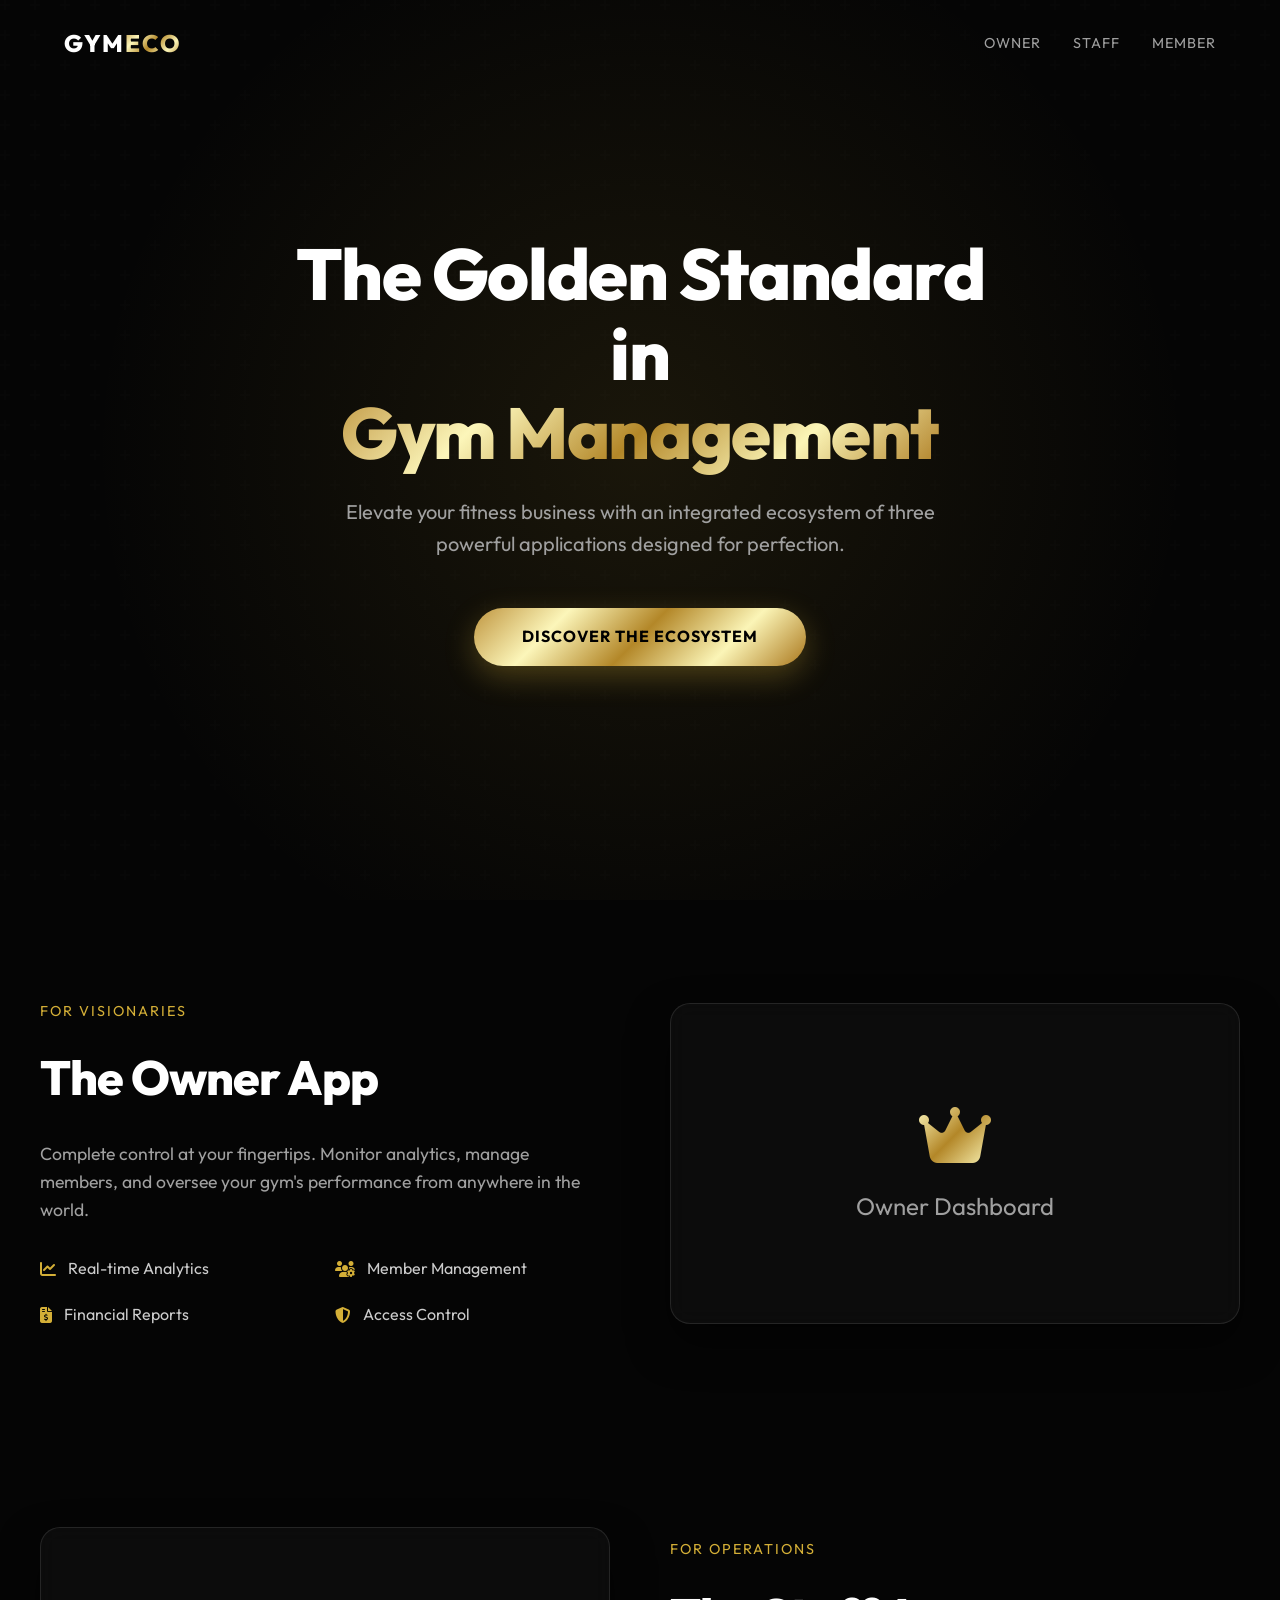
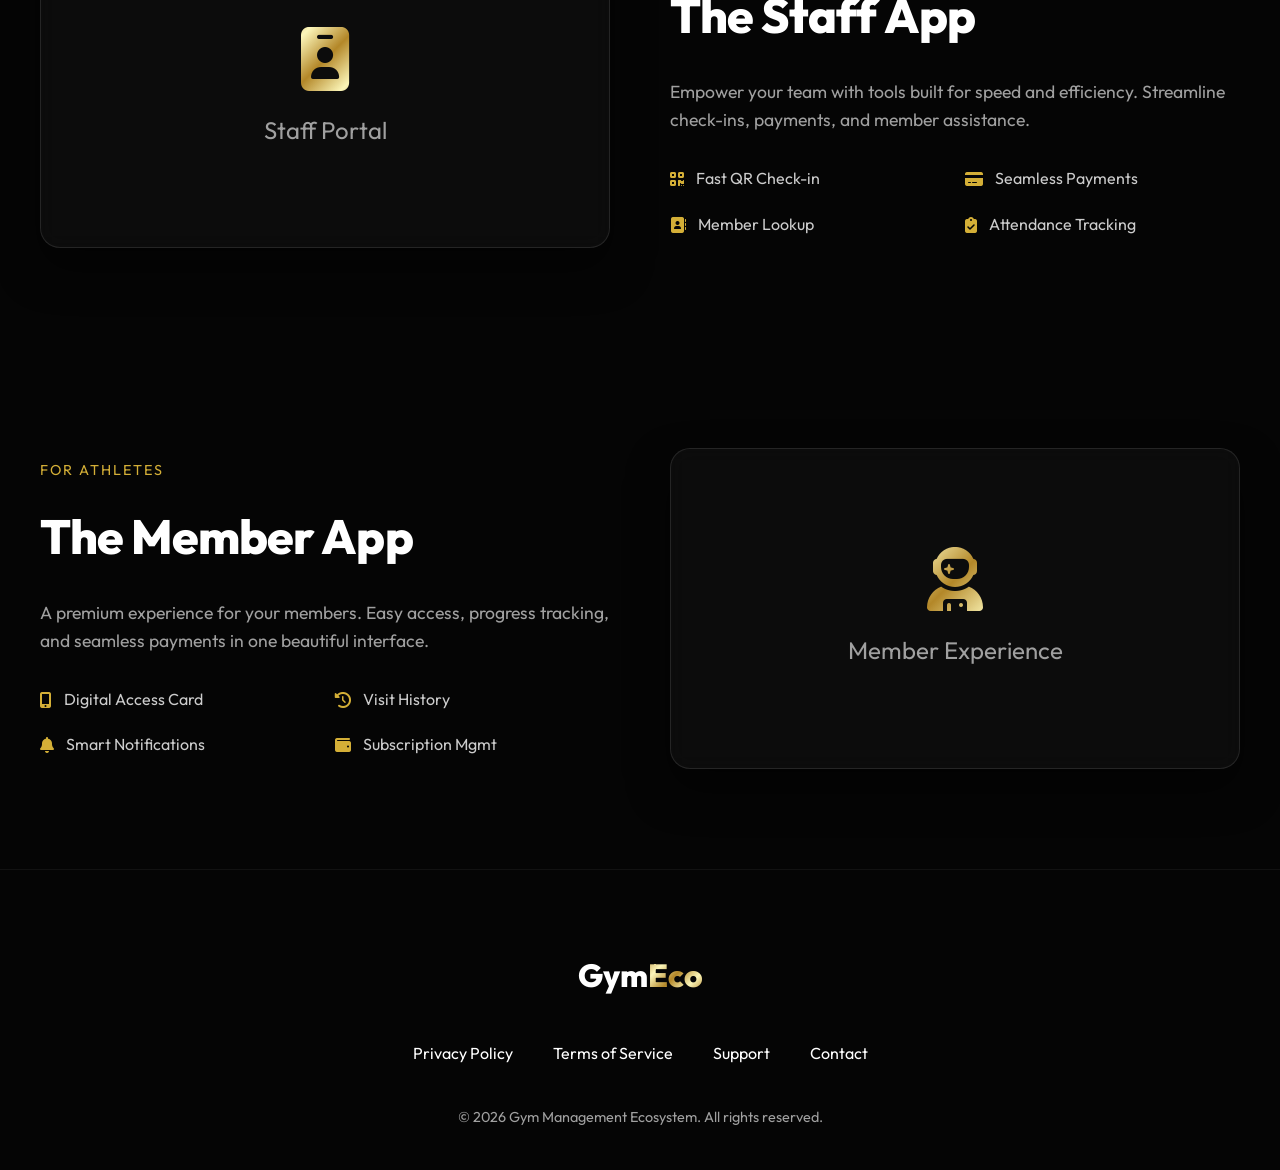
==== index.html @ d8bd5138 "Initial commit: Gym Apps Landing Page" ====
<!DOCTYPE html>
<html lang="en">

<head>
    <meta charset="UTF-8">
    <meta name="viewport" content="width=device-width, initial-scale=1.0">
    <title>Gym Management Ecosystem | Elite Fitness Solutions</title>
    <!-- Fonts -->
    <link rel="preconnect" href="https://fonts.googleapis.com">
    <link rel="preconnect" href="https://fonts.gstatic.com" crossorigin>
    <link
        href="https://fonts.googleapis.com/css2?family=Outfit:wght@300;400;600;800&family=Playfair+Display:ital,wght@1,700&display=swap"
        rel="stylesheet">
    <!-- Icons -->
    <link rel="stylesheet" href="https://cdnjs.cloudflare.com/ajax/libs/font-awesome/6.4.0/css/all.min.css">

    <style>
        :root {
            --bg-dark: #050505;
            --bg-card: rgba(255, 255, 255, 0.03);
            --bg-card-hover: rgba(255, 255, 255, 0.07);
            --primary-gold: #D4AF37;
            --primary-gold-bright: #FFD700;
            --text-main: #ffffff;
            --text-muted: #a0a0a0;
            --gradient-gold: linear-gradient(135deg, #BF953F, #FCF6BA, #B38728, #FBF5B7, #AA771C);
        }

        * {
            margin: 0;
            padding: 0;
            box-sizing: border-box;
        }

        body {
            font-family: 'Outfit', sans-serif;
            background-color: var(--bg-dark);
            color: var(--text-main);
            overflow-x: hidden;
            line-height: 1.6;
        }

        h1,
        h2,
        h3,
        h4 {
            font-weight: 800;
            letter-spacing: -0.02em;
        }

        a {
            text-decoration: none;
            color: inherit;
            transition: all 0.3s ease;
        }

        /* Utility */
        .text-gold {
            background: var(--gradient-gold);
            -webkit-background-clip: text;
            -webkit-text-fill-color: transparent;
            background-clip: text;
            color: var(--primary-gold);
        }

        .container {
            max-width: 1200px;
            margin: 0 auto;
            padding: 0 24px;
        }

        /* Header */
        header {
            padding: 24px 0;
            position: absolute;
            width: 100%;
            top: 0;
            z-index: 100;
        }

        nav {
            display: flex;
            justify-content: space-between;
            align-items: center;
        }

        .logo {
            font-size: 1.5rem;
            font-weight: 800;
            text-transform: uppercase;
            letter-spacing: 2px;
        }

        .nav-links {
            display: flex;
            gap: 32px;
        }

        .nav-links a {
            color: var(--text-muted);
            font-size: 0.9rem;
            text-transform: uppercase;
            letter-spacing: 1px;
        }

        .nav-links a:hover {
            color: var(--primary-gold-bright);
        }

        /* Hero */
        .hero {
            min-height: 100vh;
            display: flex;
            align-items: center;
            justify-content: center;
            text-align: center;
            position: relative;
            background: radial-gradient(circle at center, rgba(212, 175, 55, 0.1) 0%, transparent 70%);
        }

        .hero::before {
            content: '';
            position: absolute;
            top: 0;
            left: 0;
            right: 0;
            height: 100%;
            background: url("data:image/svg+xml,%3Csvg width='60' height='60' viewBox='0 0 60 60' xmlns='http://www.w3.org/2000/svg'%3E%3Cg fill='none' fill-rule='evenodd'%3E%3Cg fill='%23ffffff' fill-opacity='0.02'%3E%3Cpath d='M36 34v-4h-2v4h-4v2h4v4h2v-4h4v-2h-4zm0-30V0h-2v4h-4v2h4v4h2V6h4V4h-4zM6 34v-4H4v4H0v2h4v4h2v-4h4v-2H6zM6 4V0H4v4H0v2h4v4h2V6h4V4H6z'/%3E%3C/g%3E%3C/g%3E%3C/svg%3E");
            opacity: 0.5;
            z-index: -1;
        }

        .hero-content {
            max-width: 800px;
            animation: fadeIn Up 1s ease-out;
        }

        .hero h1 {
            font-size: 4.5rem;
            line-height: 1.1;
            margin-bottom: 24px;
        }

        .hero p {
            font-size: 1.25rem;
            color: var(--text-muted);
            margin-bottom: 48px;
            max-width: 600px;
            margin-left: auto;
            margin-right: auto;
        }

        .cta-button {
            display: inline-block;
            padding: 16px 48px;
            background: var(--gradient-gold);
            color: #000;
            font-weight: 700;
            font-size: 1rem;
            text-transform: uppercase;
            letter-spacing: 1px;
            border-radius: 50px;
            box-shadow: 0 10px 30px rgba(212, 175, 55, 0.3);
            transition: transform 0.3s, box-shadow 0.3s;
        }

        .cta-button:hover {
            transform: translateY(-2px);
            box-shadow: 0 15px 40px rgba(212, 175, 55, 0.4);
        }

        /* Features Section */
        .app-section {
            padding: 100px 0;
            display: flex;
            align-items: center;
            gap: 60px;
        }

        .app-section.reverse {
            flex-direction: row-reverse;
        }

        .app-info {
            flex: 1;
        }

        .app-visual {
            flex: 1;
            position: relative;
        }

        .mockup-card {
            background: var(--bg-card);
            border: 1px solid rgba(255, 255, 255, 0.1);
            border-radius: 20px;
            padding: 40px;
            aspect-ratio: 16/9;
            display: flex;
            align-items: center;
            justify-content: center;
            font-size: 1.5rem;
            color: var(--text-muted);
            backdrop-filter: blur(10px);
            box-shadow: 0 20px 40px rgba(0, 0, 0, 0.5);
            transition: transform 0.3s, background 0.3s;
        }

        .mockup-card:hover {
            transform: scale(1.02);
            background: var(--bg-card-hover);
            border-color: var(--primary-gold);
        }

        .mockup-card i {
            font-size: 4rem;
            margin-bottom: 20px;
            display: block;
            text-align: center;
        }

        .app-label {
            text-transform: uppercase;
            letter-spacing: 2px;
            font-size: 0.9rem;
            color: var(--primary-gold);
            margin-bottom: 16px;
            display: block;
        }

        .app-info h2 {
            font-size: 3rem;
            margin-bottom: 24px;
        }

        .app-info p {
            color: var(--text-muted);
            font-size: 1.1rem;
            margin-bottom: 32px;
        }

        .feature-list {
            display: grid;
            grid-template-columns: 1fr 1fr;
            gap: 20px;
        }

        .feature-item {
            display: flex;
            align-items: center;
            gap: 12px;
            color: #ccc;
        }

        .feature-item i {
            color: var(--primary-gold);
        }

        /* Footer */
        footer {
            padding: 80px 0 40px;
            border-top: 1px solid rgba(255, 255, 255, 0.05);
            text-align: center;
        }

        .footer-logo {
            font-size: 2rem;
            font-weight: 800;
            margin-bottom: 40px;
            display: inline-block;
        }

        .footer-links {
            display: flex;
            justify-content: center;
            gap: 40px;
            margin-bottom: 40px;
        }

        .copyright {
            color: var(--text-muted);
            font-size: 0.9rem;
        }

        /* Animations */
        @keyframes fadeUp {
            from {
                opacity: 0;
                transform: translateY(20px);
            }

            to {
                opacity: 1;
                transform: translateY(0);
            }
        }

        /* Responsive */
        @media (max-width: 768px) {
            .hero h1 {
                font-size: 3rem;
            }

            .app-section {
                flex-direction: column !important;
                gap: 40px;
                padding: 60px 0;
            }

            .feature-list {
                grid-template-columns: 1fr;
            }
        }
    </style>
</head>

<body>

    <header>
        <div class="container">
            <nav>
                <div class="logo">Gym<span class="text-gold">Eco</span></div>
                <div class="nav-links">
                    <a href="#owner">Owner</a>
                    <a href="#staff">Staff</a>
                    <a href="#member">Member</a>
                </div>
            </nav>
        </div>
    </header>

    <section class="hero">
        <div class="container hero-content">
            <h1>The Golden Standard in <br><span class="text-gold">Gym Management</span></h1>
            <p>Elevate your fitness business with an integrated ecosystem of three powerful applications designed for
                perfection.</p>
            <a href="#owner" class="cta-button">Discover the Ecosystem</a>
        </div>
    </section>

    <!-- Gym Owner App -->
    <section id="owner" class="app-section container">
        <div class="app-info">
            <span class="app-label">For Visionaries</span>
            <h2>The Owner App</h2>
            <p>Complete control at your fingertips. Monitor analytics, manage members, and oversee your gym's
                performance from anywhere in the world.</p>
            <div class="feature-list">
                <div class="feature-item"><i class="fas fa-chart-line"></i> Real-time Analytics</div>
                <div class="feature-item"><i class="fas fa-users-cog"></i> Member Management</div>
                <div class="feature-item"><i class="fas fa-file-invoice-dollar"></i> Financial Reports</div>
                <div class="feature-item"><i class="fas fa-shield-alt"></i> Access Control</div>
            </div>
        </div>
        <div class="app-visual">
            <div class="mockup-card">
                <div>
                    <i class="fas fa-crown text-gold"></i>
                    <div>Owner Dashboard</div>
                </div>
            </div>
        </div>
    </section>

    <!-- Gym Staff App -->
    <section id="staff" class="app-section reverse container">
        <div class="app-info">
            <span class="app-label">For Operations</span>
            <h2>The Staff App</h2>
            <p>Empower your team with tools built for speed and efficiency. Streamline check-ins, payments, and member
                assistance.</p>
            <div class="feature-list">
                <div class="feature-item"><i class="fas fa-qrcode"></i> Fast QR Check-in</div>
                <div class="feature-item"><i class="fas fa-credit-card"></i> Seamless Payments</div>
                <div class="feature-item"><i class="fas fa-address-book"></i> Member Lookup</div>
                <div class="feature-item"><i class="fas fa-clipboard-check"></i> Attendance Tracking</div>
            </div>
        </div>
        <div class="app-visual">
            <div class="mockup-card">
                <div>
                    <i class="fas fa-id-badge text-gold"></i>
                    <div>Staff Portal</div>
                </div>
            </div>
        </div>
    </section>

    <!-- Gym Member App -->
    <section id="member" class="app-section container">
        <div class="app-info">
            <span class="app-label">For Athletes</span>
            <h2>The Member App</h2>
            <p>A premium experience for your members. Easy access, progress tracking, and seamless payments in one
                beautiful interface.</p>
            <div class="feature-list">
                <div class="feature-item"><i class="fas fa-mobile-alt"></i> Digital Access Card</div>
                <div class="feature-item"><i class="fas fa-history"></i> Visit History</div>
                <div class="feature-item"><i class="fas fa-bell"></i> Smart Notifications</div>
                <div class="feature-item"><i class="fas fa-wallet"></i> Subscription Mgmt</div>
            </div>
        </div>
        <div class="app-visual">
            <div class="mockup-card">
                <div>
                    <i class="fas fa-user-astronaut text-gold"></i>
                    <div>Member Experience</div>
                </div>
            </div>
        </div>
    </section>

    <footer>
        <div class="container">
            <div class="footer-logo">Gym<span class="text-gold">Eco</span></div>
            <div class="footer-links">
                <a href="privacy.html">Privacy Policy</a>
                <a href="#">Terms of Service</a>
                <a href="#">Support</a>
                <a href="#">Contact</a>
            </div>
            <div class="copyright">
                &copy; 2026 Gym Management Ecosystem. All rights reserved.
            </div>
        </div>
    </footer>

</body>

</html>
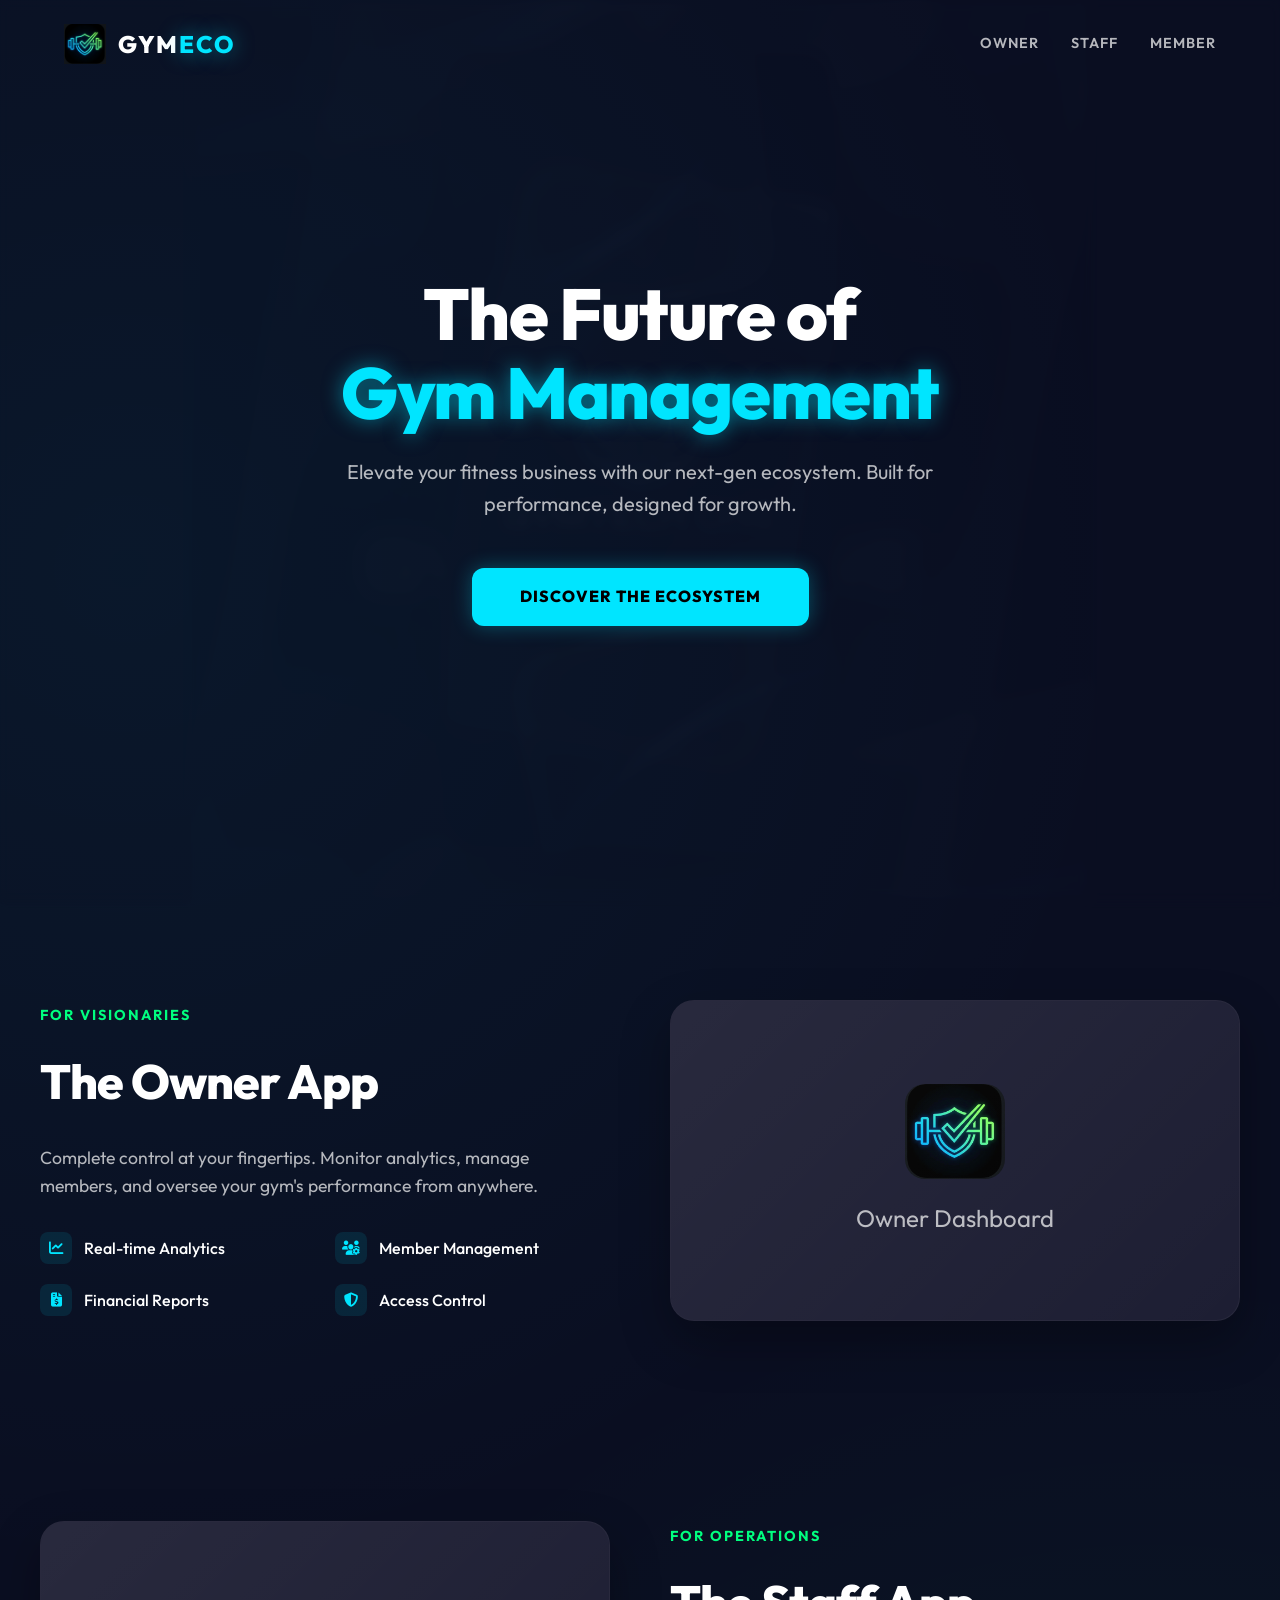
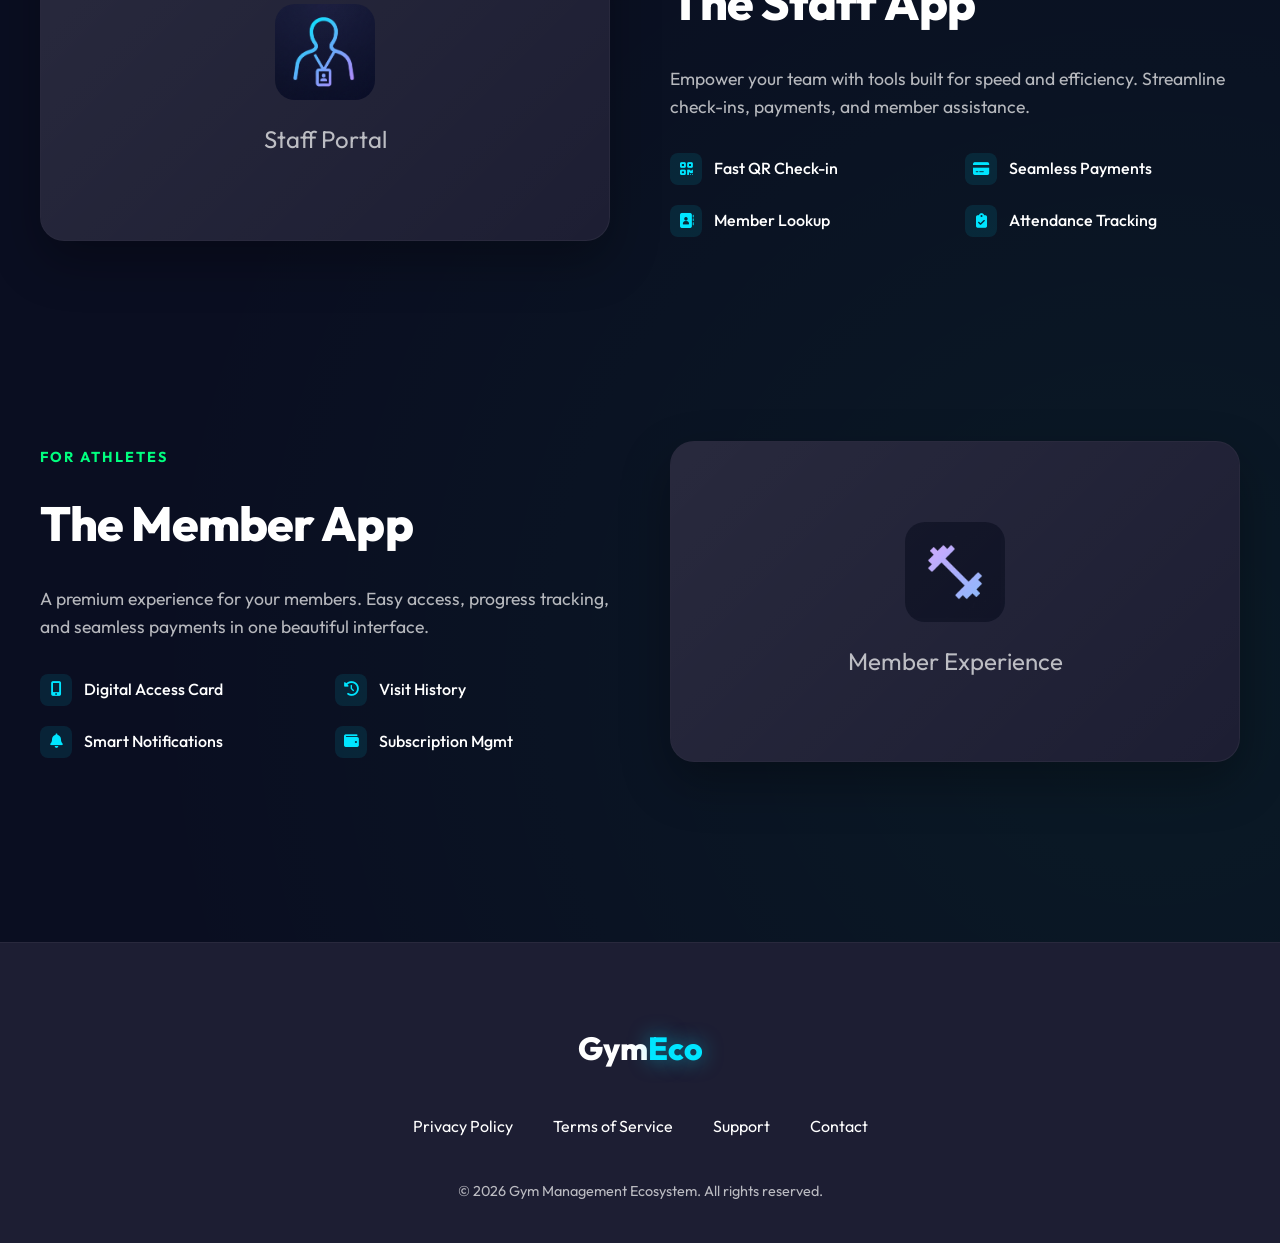
==== commit 0aaf17eb: "Update website with Staff and Member app icons and match app theme" ====
--- a/index.html
+++ b/index.html
@@ -8,22 +8,28 @@
     <!-- Fonts -->
     <link rel="preconnect" href="https://fonts.googleapis.com">
     <link rel="preconnect" href="https://fonts.gstatic.com" crossorigin>
-    <link
-        href="https://fonts.googleapis.com/css2?family=Outfit:wght@300;400;600;800&family=Playfair+Display:ital,wght@1,700&display=swap"
-        rel="stylesheet">
+    <link href="https://fonts.googleapis.com/css2?family=Outfit:wght@300;400;600;800&display=swap" rel="stylesheet">
     <!-- Icons -->
     <link rel="stylesheet" href="https://cdnjs.cloudflare.com/ajax/libs/font-awesome/6.4.0/css/all.min.css">
 
     <style>
         :root {
-            --bg-dark: #050505;
-            --bg-card: rgba(255, 255, 255, 0.03);
-            --bg-card-hover: rgba(255, 255, 255, 0.07);
-            --primary-gold: #D4AF37;
-            --primary-gold-bright: #FFD700;
-            --text-main: #ffffff;
-            --text-muted: #a0a0a0;
-            --gradient-gold: linear-gradient(135deg, #BF953F, #FCF6BA, #B38728, #FBF5B7, #AA771C);
+            /* Extracted from AppColors */
+            --bg-dark: #0A0E21;
+            /* Deep Navy/Black */
+            --bg-surface: #1D1E33;
+            /* Slightly lighter surface */
+            --bg-input: #2A2D40;
+
+            --primary-cyan: #00E5FF;
+            /* Electric Blue */
+            --secondary-green: #00FF7F;
+            /* Neon Green */
+            --error-red: #FF3D00;
+            --text-main: #FFFFFF;
+            --text-muted: rgba(255, 255, 255, 0.7);
+
+            --gradient-ui: linear-gradient(135deg, var(--primary-cyan), #00B0FF);
         }
 
         * {
@@ -38,6 +44,9 @@
             color: var(--text-main);
             overflow-x: hidden;
             line-height: 1.6;
+            background-image:
+                radial-gradient(circle at 10% 20%, rgba(0, 229, 255, 0.05) 0%, transparent 40%),
+                radial-gradient(circle at 90% 80%, rgba(0, 255, 127, 0.05) 0%, transparent 40%);
         }
 
         h1,
@@ -55,12 +64,13 @@
         }
 
         /* Utility */
-        .text-gold {
-            background: var(--gradient-gold);
-            -webkit-background-clip: text;
-            -webkit-text-fill-color: transparent;
-            background-clip: text;
-            color: var(--primary-gold);
+        .text-cyan {
+            color: var(--primary-cyan);
+            text-shadow: 0 0 20px rgba(0, 229, 255, 0.5);
+        }
+
+        .text-green {
+            color: var(--secondary-green);
         }
 
         .container {
@@ -89,6 +99,14 @@
             font-weight: 800;
             text-transform: uppercase;
             letter-spacing: 2px;
+            display: flex;
+            align-items: center;
+            gap: 12px;
+        }
+
+        .logo img {
+            height: 40px;
+            width: auto;
         }
 
         .nav-links {
@@ -101,10 +119,12 @@
             font-size: 0.9rem;
             text-transform: uppercase;
             letter-spacing: 1px;
+            font-weight: 600;
         }
 
         .nav-links a:hover {
-            color: var(--primary-gold-bright);
+            color: var(--primary-cyan);
+            text-shadow: 0 0 10px rgba(0, 229, 255, 0.5);
         }
 
         /* Hero */
@@ -115,7 +135,6 @@
             justify-content: center;
             text-align: center;
             position: relative;
-            background: radial-gradient(circle at center, rgba(212, 175, 55, 0.1) 0%, transparent 70%);
         }
 
         .hero::before {
@@ -125,14 +144,19 @@
             left: 0;
             right: 0;
             height: 100%;
-            background: url("data:image/svg+xml,%3Csvg width='60' height='60' viewBox='0 0 60 60' xmlns='http://www.w3.org/2000/svg'%3E%3Cg fill='none' fill-rule='evenodd'%3E%3Cg fill='%23ffffff' fill-opacity='0.02'%3E%3Cpath d='M36 34v-4h-2v4h-4v2h4v4h2v-4h4v-2h-4zm0-30V0h-2v4h-4v2h4v4h2V6h4V4h-4zM6 34v-4H4v4H0v2h4v4h2v-4h4v-2H6zM6 4V0H4v4H0v2h4v4h2V6h4V4H6z'/%3E%3C/g%3E%3C/g%3E%3C/svg%3E");
-            opacity: 0.5;
+            background:
+                linear-gradient(rgba(10, 14, 33, 0.8), rgba(10, 14, 33, 0.8)),
+                url("splash_logo.png") no-repeat center center;
+            background-size: contain;
+            opacity: 0.1;
             z-index: -1;
+            filter: blur(5px);
         }
 
         .hero-content {
             max-width: 800px;
             animation: fadeIn Up 1s ease-out;
+            z-index: 1;
         }
 
         .hero h1 {
@@ -153,20 +177,21 @@
         .cta-button {
             display: inline-block;
             padding: 16px 48px;
-            background: var(--gradient-gold);
+            background: var(--primary-cyan);
             color: #000;
-            font-weight: 700;
+            font-weight: 800;
             font-size: 1rem;
             text-transform: uppercase;
             letter-spacing: 1px;
-            border-radius: 50px;
-            box-shadow: 0 10px 30px rgba(212, 175, 55, 0.3);
+            border-radius: 12px;
+            box-shadow: 0 0 20px rgba(0, 229, 255, 0.3);
             transition: transform 0.3s, box-shadow 0.3s;
         }
 
         .cta-button:hover {
             transform: translateY(-2px);
-            box-shadow: 0 15px 40px rgba(212, 175, 55, 0.4);
+            box-shadow: 0 0 40px rgba(0, 229, 255, 0.6);
+            background: #fff;
         }
 
         /* Features Section */
@@ -191,9 +216,9 @@
         }
 
         .mockup-card {
-            background: var(--bg-card);
-            border: 1px solid rgba(255, 255, 255, 0.1);
-            border-radius: 20px;
+            background: var(--bg-surface);
+            border: 1px solid rgba(255, 255, 255, 0.05);
+            border-radius: 24px;
             padding: 40px;
             aspect-ratio: 16/9;
             display: flex;
@@ -201,15 +226,27 @@
             justify-content: center;
             font-size: 1.5rem;
             color: var(--text-muted);
-            backdrop-filter: blur(10px);
-            box-shadow: 0 20px 40px rgba(0, 0, 0, 0.5);
-            transition: transform 0.3s, background 0.3s;
+            box-shadow: 0 20px 50px rgba(0, 0, 0, 0.3);
+            transition: transform 0.3s, border-color 0.3s;
+            position: relative;
+            overflow: hidden;
+        }
+
+        .mockup-card::after {
+            content: '';
+            position: absolute;
+            top: 0;
+            left: 0;
+            width: 100%;
+            height: 100%;
+            background: linear-gradient(135deg, rgba(255, 255, 255, 0.05), transparent);
+            pointer-events: none;
         }
 
         .mockup-card:hover {
             transform: scale(1.02);
-            background: var(--bg-card-hover);
-            border-color: var(--primary-gold);
+            border-color: var(--primary-cyan);
+            box-shadow: 0 0 30px rgba(0, 229, 255, 0.1);
         }
 
         .mockup-card i {
@@ -217,13 +254,23 @@
             margin-bottom: 20px;
             display: block;
             text-align: center;
+            color: var(--primary-cyan);
+        }
+
+        .mockup-card img {
+            max-width: 100px;
+            margin-bottom: 20px;
+            display: block;
+            margin-left: auto;
+            margin-right: auto;
         }
 
         .app-label {
             text-transform: uppercase;
             letter-spacing: 2px;
+            font-weight: 700;
             font-size: 0.9rem;
-            color: var(--primary-gold);
+            color: var(--secondary-green);
             margin-bottom: 16px;
             display: block;
         }
@@ -249,11 +296,20 @@
             display: flex;
             align-items: center;
             gap: 12px;
-            color: #ccc;
+            color: #fff;
+            font-weight: 500;
         }
 
         .feature-item i {
-            color: var(--primary-gold);
+            color: var(--primary-cyan);
+            background: rgba(0, 229, 255, 0.1);
+            width: 32px;
+            height: 32px;
+            display: flex;
+            align-items: center;
+            justify-content: center;
+            border-radius: 8px;
+            font-size: 0.9rem;
         }
 
         /* Footer */
@@ -261,6 +317,8 @@
             padding: 80px 0 40px;
             border-top: 1px solid rgba(255, 255, 255, 0.05);
             text-align: center;
+            background: var(--bg-surface);
+            margin-top: 80px;
         }
 
         .footer-logo {
@@ -268,6 +326,7 @@
             font-weight: 800;
             margin-bottom: 40px;
             display: inline-block;
+            color: var(--text-main);
         }
 
         .footer-links {
@@ -319,7 +378,10 @@
     <header>
         <div class="container">
             <nav>
-                <div class="logo">Gym<span class="text-gold">Eco</span></div>
+                <div class="logo">
+                    <img src="app_icon.png" alt="Gym App Logo">
+                    <span>Gym<span class="text-cyan">Eco</span></span>
+                </div>
                 <div class="nav-links">
                     <a href="#owner">Owner</a>
                     <a href="#staff">Staff</a>
@@ -331,9 +393,9 @@
 
     <section class="hero">
         <div class="container hero-content">
-            <h1>The Golden Standard in <br><span class="text-gold">Gym Management</span></h1>
-            <p>Elevate your fitness business with an integrated ecosystem of three powerful applications designed for
-                perfection.</p>
+            <h1>The Future of <br><span class="text-cyan">Gym Management</span></h1>
+            <p>Elevate your fitness business with our next-gen ecosystem. Built for performance, designed for growth.
+            </p>
             <a href="#owner" class="cta-button">Discover the Ecosystem</a>
         </div>
     </section>
@@ -344,7 +406,7 @@
             <span class="app-label">For Visionaries</span>
             <h2>The Owner App</h2>
             <p>Complete control at your fingertips. Monitor analytics, manage members, and oversee your gym's
-                performance from anywhere in the world.</p>
+                performance from anywhere.</p>
             <div class="feature-list">
                 <div class="feature-item"><i class="fas fa-chart-line"></i> Real-time Analytics</div>
                 <div class="feature-item"><i class="fas fa-users-cog"></i> Member Management</div>
@@ -355,7 +417,7 @@
         <div class="app-visual">
             <div class="mockup-card">
                 <div>
-                    <i class="fas fa-crown text-gold"></i>
+                    <img src="app_icon.png" alt="Owner App" style="border-radius: 20px;">
                     <div>Owner Dashboard</div>
                 </div>
             </div>
@@ -379,7 +441,7 @@
         <div class="app-visual">
             <div class="mockup-card">
                 <div>
-                    <i class="fas fa-id-badge text-gold"></i>
+                    <img src="staff_app_icon.png" alt="Staff App" style="border-radius: 20px;">
                     <div>Staff Portal</div>
                 </div>
             </div>
@@ -403,7 +465,7 @@
         <div class="app-visual">
             <div class="mockup-card">
                 <div>
-                    <i class="fas fa-user-astronaut text-gold"></i>
+                    <img src="member_app_icon.png" alt="Member App" style="border-radius: 20px;">
                     <div>Member Experience</div>
                 </div>
             </div>
@@ -412,7 +474,7 @@
 
     <footer>
         <div class="container">
-            <div class="footer-logo">Gym<span class="text-gold">Eco</span></div>
+            <div class="footer-logo">Gym<span class="text-cyan">Eco</span></div>
             <div class="footer-links">
                 <a href="privacy.html">Privacy Policy</a>
                 <a href="#">Terms of Service</a>
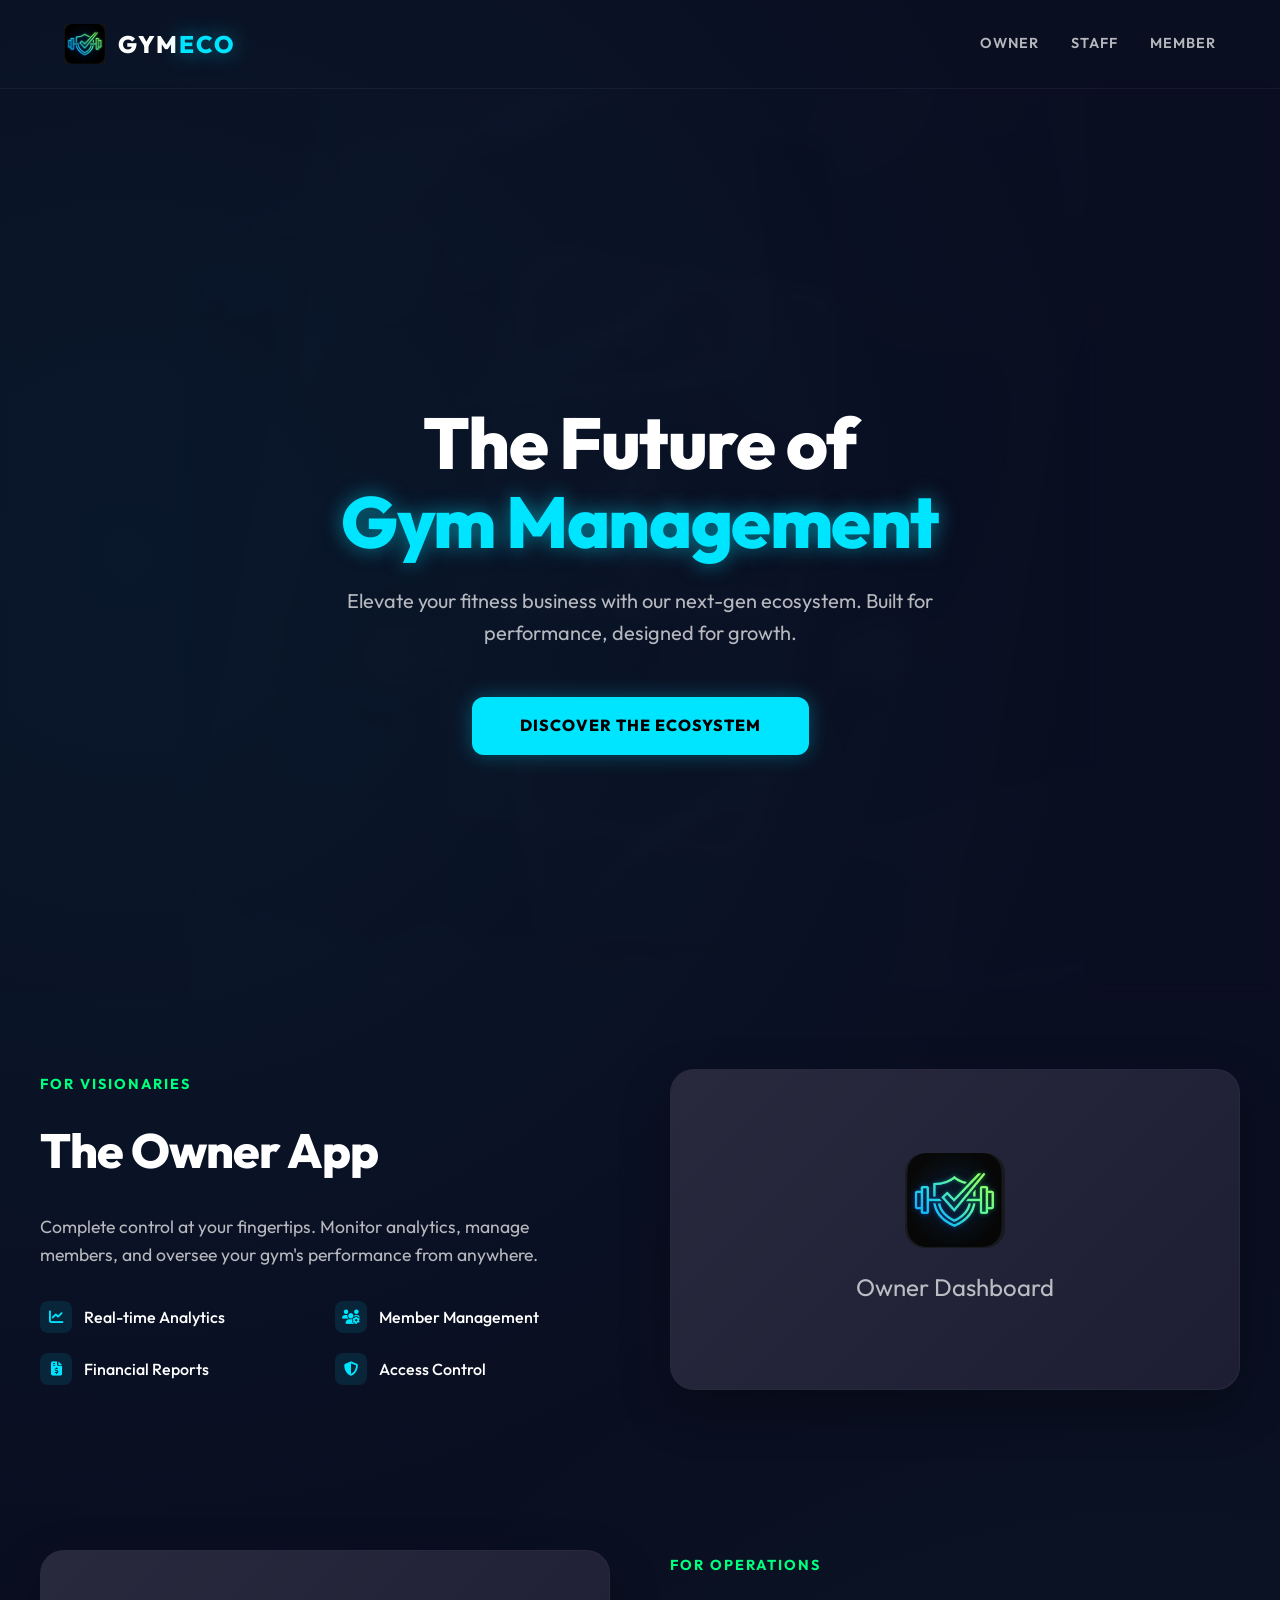
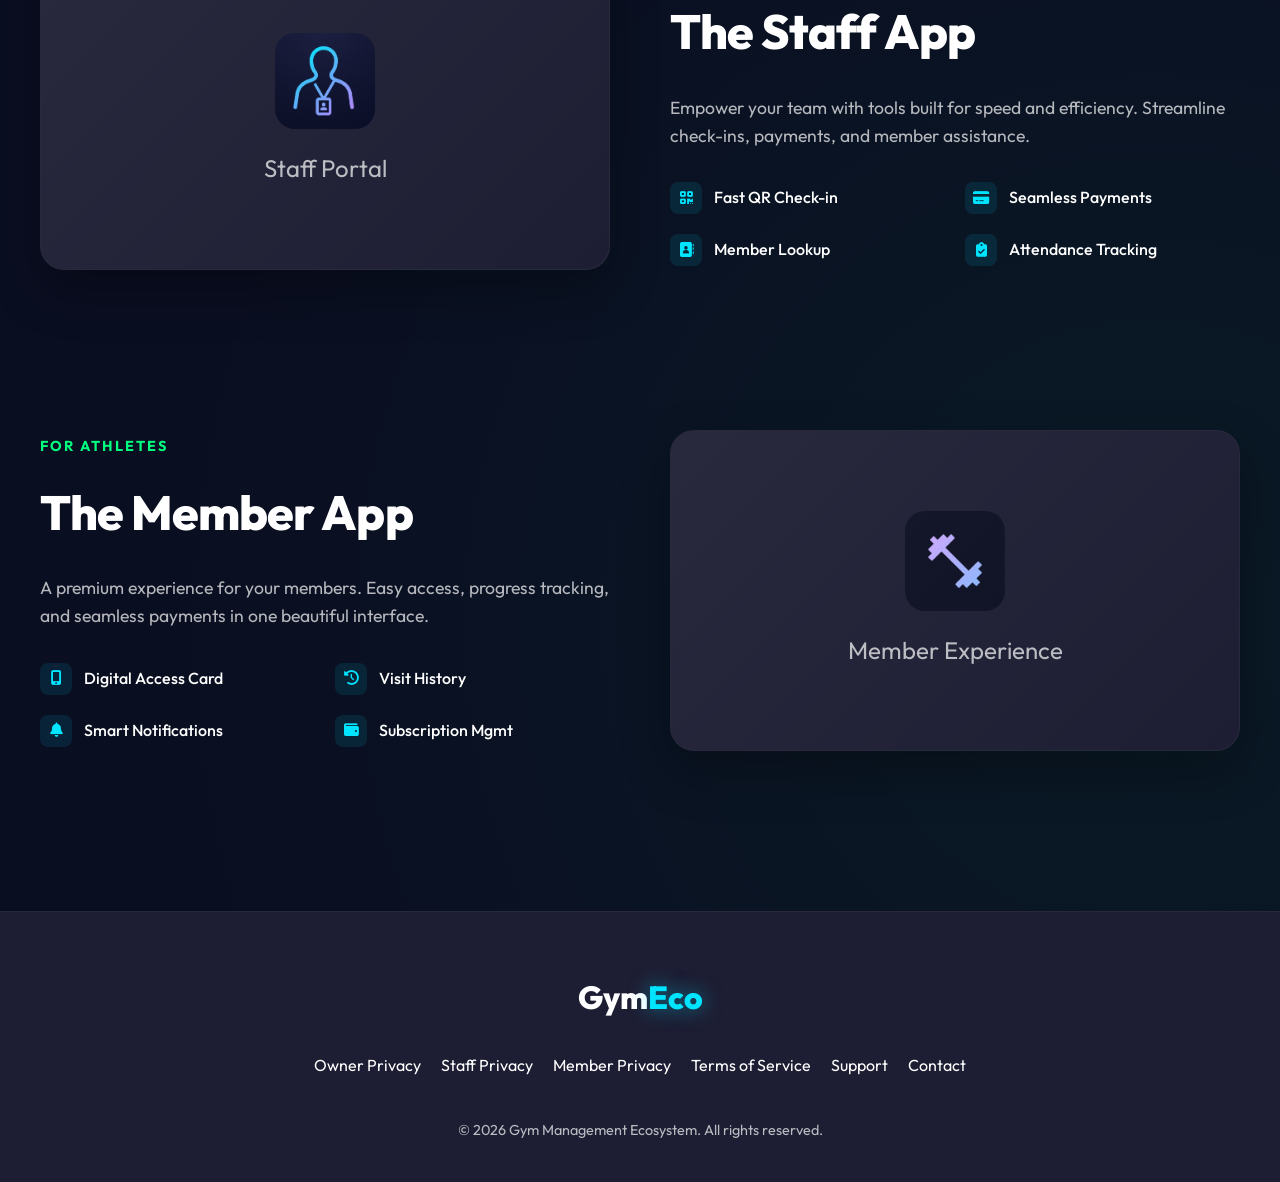
==== commit bf1a2a6e: "Refactor website with external CSS/JS and responsive design" ====
--- a/index.html
+++ b/index.html
@@ -10,367 +10,10 @@
     <link rel="preconnect" href="https://fonts.gstatic.com" crossorigin>
     <link href="https://fonts.googleapis.com/css2?family=Outfit:wght@300;400;600;800&display=swap" rel="stylesheet">
     <!-- Icons -->
+    <!-- Icons -->
     <link rel="stylesheet" href="https://cdnjs.cloudflare.com/ajax/libs/font-awesome/6.4.0/css/all.min.css">
-
-    <style>
-        :root {
-            /* Extracted from AppColors */
-            --bg-dark: #0A0E21;
-            /* Deep Navy/Black */
-            --bg-surface: #1D1E33;
-            /* Slightly lighter surface */
-            --bg-input: #2A2D40;
-
-            --primary-cyan: #00E5FF;
-            /* Electric Blue */
-            --secondary-green: #00FF7F;
-            /* Neon Green */
-            --error-red: #FF3D00;
-            --text-main: #FFFFFF;
-            --text-muted: rgba(255, 255, 255, 0.7);
-
-            --gradient-ui: linear-gradient(135deg, var(--primary-cyan), #00B0FF);
-        }
-
-        * {
-            margin: 0;
-            padding: 0;
-            box-sizing: border-box;
-        }
-
-        body {
-            font-family: 'Outfit', sans-serif;
-            background-color: var(--bg-dark);
-            color: var(--text-main);
-            overflow-x: hidden;
-            line-height: 1.6;
-            background-image:
-                radial-gradient(circle at 10% 20%, rgba(0, 229, 255, 0.05) 0%, transparent 40%),
-                radial-gradient(circle at 90% 80%, rgba(0, 255, 127, 0.05) 0%, transparent 40%);
-        }
-
-        h1,
-        h2,
-        h3,
-        h4 {
-            font-weight: 800;
-            letter-spacing: -0.02em;
-        }
-
-        a {
-            text-decoration: none;
-            color: inherit;
-            transition: all 0.3s ease;
-        }
-
-        /* Utility */
-        .text-cyan {
-            color: var(--primary-cyan);
-            text-shadow: 0 0 20px rgba(0, 229, 255, 0.5);
-        }
-
-        .text-green {
-            color: var(--secondary-green);
-        }
-
-        .container {
-            max-width: 1200px;
-            margin: 0 auto;
-            padding: 0 24px;
-        }
-
-        /* Header */
-        header {
-            padding: 24px 0;
-            position: absolute;
-            width: 100%;
-            top: 0;
-            z-index: 100;
-        }
-
-        nav {
-            display: flex;
-            justify-content: space-between;
-            align-items: center;
-        }
-
-        .logo {
-            font-size: 1.5rem;
-            font-weight: 800;
-            text-transform: uppercase;
-            letter-spacing: 2px;
-            display: flex;
-            align-items: center;
-            gap: 12px;
-        }
-
-        .logo img {
-            height: 40px;
-            width: auto;
-        }
-
-        .nav-links {
-            display: flex;
-            gap: 32px;
-        }
-
-        .nav-links a {
-            color: var(--text-muted);
-            font-size: 0.9rem;
-            text-transform: uppercase;
-            letter-spacing: 1px;
-            font-weight: 600;
-        }
-
-        .nav-links a:hover {
-            color: var(--primary-cyan);
-            text-shadow: 0 0 10px rgba(0, 229, 255, 0.5);
-        }
-
-        /* Hero */
-        .hero {
-            min-height: 100vh;
-            display: flex;
-            align-items: center;
-            justify-content: center;
-            text-align: center;
-            position: relative;
-        }
-
-        .hero::before {
-            content: '';
-            position: absolute;
-            top: 0;
-            left: 0;
-            right: 0;
-            height: 100%;
-            background:
-                linear-gradient(rgba(10, 14, 33, 0.8), rgba(10, 14, 33, 0.8)),
-                url("splash_logo.png") no-repeat center center;
-            background-size: contain;
-            opacity: 0.1;
-            z-index: -1;
-            filter: blur(5px);
-        }
-
-        .hero-content {
-            max-width: 800px;
-            animation: fadeIn Up 1s ease-out;
-            z-index: 1;
-        }
-
-        .hero h1 {
-            font-size: 4.5rem;
-            line-height: 1.1;
-            margin-bottom: 24px;
-        }
-
-        .hero p {
-            font-size: 1.25rem;
-            color: var(--text-muted);
-            margin-bottom: 48px;
-            max-width: 600px;
-            margin-left: auto;
-            margin-right: auto;
-        }
-
-        .cta-button {
-            display: inline-block;
-            padding: 16px 48px;
-            background: var(--primary-cyan);
-            color: #000;
-            font-weight: 800;
-            font-size: 1rem;
-            text-transform: uppercase;
-            letter-spacing: 1px;
-            border-radius: 12px;
-            box-shadow: 0 0 20px rgba(0, 229, 255, 0.3);
-            transition: transform 0.3s, box-shadow 0.3s;
-        }
-
-        .cta-button:hover {
-            transform: translateY(-2px);
-            box-shadow: 0 0 40px rgba(0, 229, 255, 0.6);
-            background: #fff;
-        }
-
-        /* Features Section */
-        .app-section {
-            padding: 100px 0;
-            display: flex;
-            align-items: center;
-            gap: 60px;
-        }
-
-        .app-section.reverse {
-            flex-direction: row-reverse;
-        }
-
-        .app-info {
-            flex: 1;
-        }
-
-        .app-visual {
-            flex: 1;
-            position: relative;
-        }
-
-        .mockup-card {
-            background: var(--bg-surface);
-            border: 1px solid rgba(255, 255, 255, 0.05);
-            border-radius: 24px;
-            padding: 40px;
-            aspect-ratio: 16/9;
-            display: flex;
-            align-items: center;
-            justify-content: center;
-            font-size: 1.5rem;
-            color: var(--text-muted);
-            box-shadow: 0 20px 50px rgba(0, 0, 0, 0.3);
-            transition: transform 0.3s, border-color 0.3s;
-            position: relative;
-            overflow: hidden;
-        }
-
-        .mockup-card::after {
-            content: '';
-            position: absolute;
-            top: 0;
-            left: 0;
-            width: 100%;
-            height: 100%;
-            background: linear-gradient(135deg, rgba(255, 255, 255, 0.05), transparent);
-            pointer-events: none;
-        }
-
-        .mockup-card:hover {
-            transform: scale(1.02);
-            border-color: var(--primary-cyan);
-            box-shadow: 0 0 30px rgba(0, 229, 255, 0.1);
-        }
-
-        .mockup-card i {
-            font-size: 4rem;
-            margin-bottom: 20px;
-            display: block;
-            text-align: center;
-            color: var(--primary-cyan);
-        }
-
-        .mockup-card img {
-            max-width: 100px;
-            margin-bottom: 20px;
-            display: block;
-            margin-left: auto;
-            margin-right: auto;
-        }
-
-        .app-label {
-            text-transform: uppercase;
-            letter-spacing: 2px;
-            font-weight: 700;
-            font-size: 0.9rem;
-            color: var(--secondary-green);
-            margin-bottom: 16px;
-            display: block;
-        }
-
-        .app-info h2 {
-            font-size: 3rem;
-            margin-bottom: 24px;
-        }
-
-        .app-info p {
-            color: var(--text-muted);
-            font-size: 1.1rem;
-            margin-bottom: 32px;
-        }
-
-        .feature-list {
-            display: grid;
-            grid-template-columns: 1fr 1fr;
-            gap: 20px;
-        }
-
-        .feature-item {
-            display: flex;
-            align-items: center;
-            gap: 12px;
-            color: #fff;
-            font-weight: 500;
-        }
-
-        .feature-item i {
-            color: var(--primary-cyan);
-            background: rgba(0, 229, 255, 0.1);
-            width: 32px;
-            height: 32px;
-            display: flex;
-            align-items: center;
-            justify-content: center;
-            border-radius: 8px;
-            font-size: 0.9rem;
-        }
-
-        /* Footer */
-        footer {
-            padding: 80px 0 40px;
-            border-top: 1px solid rgba(255, 255, 255, 0.05);
-            text-align: center;
-            background: var(--bg-surface);
-            margin-top: 80px;
-        }
-
-        .footer-logo {
-            font-size: 2rem;
-            font-weight: 800;
-            margin-bottom: 40px;
-            display: inline-block;
-            color: var(--text-main);
-        }
-
-        .footer-links {
-            display: flex;
-            justify-content: center;
-            gap: 40px;
-            margin-bottom: 40px;
-        }
-
-        .copyright {
-            color: var(--text-muted);
-            font-size: 0.9rem;
-        }
-
-        /* Animations */
-        @keyframes fadeUp {
-            from {
-                opacity: 0;
-                transform: translateY(20px);
-            }
-
-            to {
-                opacity: 1;
-                transform: translateY(0);
-            }
-        }
-
-        /* Responsive */
-        @media (max-width: 768px) {
-            .hero h1 {
-                font-size: 3rem;
-            }
-
-            .app-section {
-                flex-direction: column !important;
-                gap: 40px;
-                padding: 60px 0;
-            }
-
-            .feature-list {
-                grid-template-columns: 1fr;
-            }
-        }
-    </style>
+    <!-- Styles -->
+    <link rel="stylesheet" href="css/style.css">
 </head>
 
 <body>
@@ -381,6 +24,9 @@
                 <div class="logo">
                     <img src="app_icon.png" alt="Gym App Logo">
                     <span>Gym<span class="text-cyan">Eco</span></span>
+                </div>
+                <div class="menu-toggle">
+                    <i class="fas fa-bars"></i>
                 </div>
                 <div class="nav-links">
                     <a href="#owner">Owner</a>
@@ -475,18 +121,22 @@
     <footer>
         <div class="container">
             <div class="footer-logo">Gym<span class="text-cyan">Eco</span></div>
-            <div class="footer-links">
-                <a href="privacy.html">Privacy Policy</a>
-                <a href="#">Terms of Service</a>
-                <a href="#">Support</a>
-                <a href="#">Contact</a>
+            <div class="footer-links" style="flex-wrap: wrap; gap: 20px;">
+                <a href="owner_privacy.html">Owner Privacy</a>
+                <a href="staff_privacy.html">Staff Privacy</a>
+                <a href="member_privacy.html">Member Privacy</a>
+                <a href="terms_of_service.html">Terms of Service</a>
+                <a href="mailto:bougherara.ramzidhia@univ_khenchela.com">Support</a>
+                <a href="https://wa.me/213541784737">Contact</a>
             </div>
             <div class="copyright">
-                &copy; 2026 Gym Management Ecosystem. All rights reserved.
+                &copy; <span class="copyright-year">2026</span> Gym Management Ecosystem. All rights reserved.
             </div>
         </div>
     </footer>
 
+    <!-- Scripts -->
+    <script src="js/script.js"></script>
 </body>
 
 </html>
--- a/css/style.css
+++ b/css/style.css
@@ -0,0 +1,486 @@
+:root {
+    /* Extracted from AppColors */
+    --bg-dark: #0A0E21;
+    /* Deep Navy/Black */
+    --bg-surface: #1D1E33;
+    /* Slightly lighter surface */
+    --bg-input: #2A2D40;
+
+    --primary-cyan: #00E5FF;
+    /* Electric Blue */
+    --secondary-green: #00FF7F;
+    /* Neon Green */
+    --error-red: #FF3D00;
+    --text-main: #FFFFFF;
+    --text-muted: rgba(255, 255, 255, 0.7);
+
+    --gradient-ui: linear-gradient(135deg, var(--primary-cyan), #00B0FF);
+}
+
+* {
+    margin: 0;
+    padding: 0;
+    box-sizing: border-box;
+}
+
+body {
+    font-family: 'Outfit', sans-serif;
+    background-color: var(--bg-dark);
+    color: var(--text-main);
+    overflow-x: hidden;
+    line-height: 1.6;
+    background-image:
+        radial-gradient(circle at 10% 20%, rgba(0, 229, 255, 0.05) 0%, transparent 40%),
+        radial-gradient(circle at 90% 80%, rgba(0, 255, 127, 0.05) 0%, transparent 40%);
+}
+
+h1,
+h2,
+h3,
+h4 {
+    font-weight: 800;
+    letter-spacing: -0.02em;
+}
+
+a {
+    text-decoration: none;
+    color: inherit;
+    transition: all 0.3s ease;
+}
+
+/* Utility */
+.text-cyan {
+    color: var(--primary-cyan);
+    text-shadow: 0 0 20px rgba(0, 229, 255, 0.5);
+}
+
+.text-green {
+    color: var(--secondary-green);
+}
+
+.container {
+    max-width: 1200px;
+    margin: 0 auto;
+    padding: 0 24px;
+}
+
+/* Header */
+header {
+    padding: 24px 0;
+    /* position: absolute; removed to allow better flow on other pages if needed, but for index it was absolute */
+    width: 100%;
+    z-index: 100;
+    border-bottom: 1px solid rgba(255, 255, 255, 0.05);
+}
+
+/* On landing page we might want absolute header, handled via class if needed or globally if consistent */
+/* For now, keeping it standard */
+
+nav {
+    display: flex;
+    justify-content: space-between;
+    align-items: center;
+    position: relative;
+}
+
+.logo {
+    font-size: 1.5rem;
+    font-weight: 800;
+    text-transform: uppercase;
+    letter-spacing: 2px;
+    display: flex;
+    align-items: center;
+    gap: 12px;
+}
+
+.logo img {
+    height: 40px;
+    width: auto;
+}
+
+.nav-links {
+    display: flex;
+    gap: 32px;
+}
+
+.nav-links a {
+    color: var(--text-muted);
+    font-size: 0.9rem;
+    text-transform: uppercase;
+    letter-spacing: 1px;
+    font-weight: 600;
+}
+
+.nav-links a:hover {
+    color: var(--primary-cyan);
+    text-shadow: 0 0 10px rgba(0, 229, 255, 0.5);
+}
+
+/* Mobile Menu Button */
+.menu-toggle {
+    display: none;
+    font-size: 1.5rem;
+    color: var(--text-main);
+    cursor: pointer;
+}
+
+/* Hero */
+.hero {
+    min-height: 100vh;
+    display: flex;
+    align-items: center;
+    justify-content: center;
+    text-align: center;
+    position: relative;
+    padding-top: 80px; /* Offset for header if fixed/absolute */
+}
+
+.hero::before {
+    content: '';
+    position: absolute;
+    top: 0;
+    left: 0;
+    right: 0;
+    height: 100%;
+    background:
+        linear-gradient(rgba(10, 14, 33, 0.8), rgba(10, 14, 33, 0.8)),
+        url("../splash_logo.png") no-repeat center center;
+    background-size: contain;
+    opacity: 0.1;
+    z-index: -1;
+    filter: blur(5px);
+}
+
+.hero-content {
+    max-width: 800px;
+    animation: fadeUp 1s ease-out;
+    z-index: 1;
+}
+
+.hero h1 {
+    font-size: 4.5rem;
+    line-height: 1.1;
+    margin-bottom: 24px;
+}
+
+.hero p {
+    font-size: 1.25rem;
+    color: var(--text-muted);
+    margin-bottom: 48px;
+    max-width: 600px;
+    margin-left: auto;
+    margin-right: auto;
+}
+
+.cta-button {
+    display: inline-block;
+    padding: 16px 48px;
+    background: var(--primary-cyan);
+    color: #000;
+    font-weight: 800;
+    font-size: 1rem;
+    text-transform: uppercase;
+    letter-spacing: 1px;
+    border-radius: 12px;
+    box-shadow: 0 0 20px rgba(0, 229, 255, 0.3);
+    transition: transform 0.3s, box-shadow 0.3s;
+}
+
+.cta-button:hover {
+    transform: translateY(-2px);
+    box-shadow: 0 0 40px rgba(0, 229, 255, 0.6);
+    background: #fff;
+}
+
+/* Features Section */
+.app-section {
+    padding: 80px 0;
+    display: flex;
+    align-items: center;
+    gap: 60px;
+}
+
+.app-section.reverse {
+    flex-direction: row-reverse;
+}
+
+.app-info {
+    flex: 1;
+}
+
+.app-visual {
+    flex: 1;
+    position: relative;
+}
+
+.mockup-card {
+    background: var(--bg-surface);
+    border: 1px solid rgba(255, 255, 255, 0.05);
+    border-radius: 24px;
+    padding: 40px;
+    aspect-ratio: 16/9;
+    display: flex;
+    align-items: center;
+    justify-content: center;
+    font-size: 1.5rem;
+    color: var(--text-muted);
+    box-shadow: 0 20px 50px rgba(0, 0, 0, 0.3);
+    transition: transform 0.3s, border-color 0.3s;
+    position: relative;
+    overflow: hidden;
+}
+
+.mockup-card::after {
+    content: '';
+    position: absolute;
+    top: 0;
+    left: 0;
+    width: 100%;
+    height: 100%;
+    background: linear-gradient(135deg, rgba(255, 255, 255, 0.05), transparent);
+    pointer-events: none;
+}
+
+.mockup-card:hover {
+    transform: scale(1.02);
+    border-color: var(--primary-cyan);
+    box-shadow: 0 0 30px rgba(0, 229, 255, 0.1);
+}
+
+.mockup-card i {
+    font-size: 4rem;
+    margin-bottom: 20px;
+    display: block;
+    text-align: center;
+    color: var(--primary-cyan);
+}
+
+.mockup-card img {
+    max-width: 100px;
+    margin-bottom: 20px;
+    display: block;
+    margin-left: auto;
+    margin-right: auto;
+}
+
+.app-label {
+    text-transform: uppercase;
+    letter-spacing: 2px;
+    font-weight: 700;
+    font-size: 0.9rem;
+    color: var(--secondary-green);
+    margin-bottom: 16px;
+    display: block;
+}
+
+.app-info h2 {
+    font-size: 3rem;
+    margin-bottom: 24px;
+}
+
+.app-info p {
+    color: var(--text-muted);
+    font-size: 1.1rem;
+    margin-bottom: 32px;
+}
+
+.feature-list {
+    display: grid;
+    grid-template-columns: 1fr 1fr;
+    gap: 20px;
+}
+
+.feature-item {
+    display: flex;
+    align-items: center;
+    gap: 12px;
+    color: #fff;
+    font-weight: 500;
+}
+
+.feature-item i {
+    color: var(--primary-cyan);
+    background: rgba(0, 229, 255, 0.1);
+    width: 32px;
+    height: 32px;
+    display: flex;
+    align-items: center;
+    justify-content: center;
+    border-radius: 8px;
+    font-size: 0.9rem;
+}
+
+/* Footer */
+footer {
+    padding: 60px 0 40px;
+    border-top: 1px solid rgba(255, 255, 255, 0.05);
+    text-align: center;
+    background: var(--bg-surface);
+    margin-top: 80px;
+}
+
+.footer-logo {
+    font-size: 2rem;
+    font-weight: 800;
+    margin-bottom: 30px;
+    display: inline-block;
+    color: var(--text-main);
+}
+
+.footer-links {
+    display: flex;
+    justify-content: center;
+    flex-wrap: wrap;
+    gap: 24px;
+    margin-bottom: 40px;
+}
+
+.copyright {
+    color: var(--text-muted);
+    font-size: 0.9rem;
+}
+
+/* Policy Pages Specifics */
+.content-section {
+    padding: 60px 0;
+}
+
+.content-section h1 {
+    font-size: 2.5rem;
+    margin-bottom: 10px;
+    color: var(--primary-cyan);
+}
+
+.content-section .last-updated {
+    color: var(--text-muted);
+    margin-bottom: 40px;
+    display: block;
+}
+
+.content-section h2 {
+    font-size: 1.5rem;
+    margin-top: 40px;
+    margin-bottom: 20px;
+    color: var(--secondary-green);
+}
+
+.content-section h3 {
+    font-size: 1.2rem;
+    margin-top: 25px;
+    margin-bottom: 15px;
+    color: #fff;
+}
+
+.content-section p, .content-section li {
+    color: var(--text-muted);
+    margin-bottom: 15px;
+}
+
+.content-section ul {
+    padding-left: 20px;
+    margin-bottom: 20px;
+}
+
+.content-section li {
+    margin-bottom: 10px;
+}
+
+.back-link {
+    display: inline-block;
+    margin-top: 40px;
+    color: var(--primary-cyan);
+    text-decoration: none;
+    font-weight: 600;
+}
+
+.back-link:hover {
+    text-decoration: underline;
+}
+
+/* Terms Specific - Reusing card styles lighter */
+.term-card {
+    background: rgba(255, 255, 255, 0.03);
+    border-radius: 12px;
+    padding: 24px;
+    margin-bottom: 32px;
+    border: 1px solid rgba(255, 255, 255, 0.05);
+}
+
+
+/* Animations */
+@keyframes fadeUp {
+    from {
+        opacity: 0;
+        transform: translateY(20px);
+    }
+    to {
+        opacity: 1;
+        transform: translateY(0);
+    }
+}
+
+/* Responsive Design */
+@media (max-width: 960px) {
+    .hero h1 {
+        font-size: 3.5rem;
+    }
+    
+    .app-section {
+        flex-direction: column !important; /* Force stack on smaller screens */
+        gap: 40px;
+        padding: 60px 0;
+        text-align: center;
+    }
+    
+    .app-info {
+        width: 100%;
+    }
+    
+    .feature-list {
+        grid-template-columns: 1fr;
+        justify-items: center; /* Center items for better look on mobile */
+    }
+
+    .feature-item {
+        width: 100%;
+        max-width: 300px;
+        justify-content: flex-start; /* Keep text aligned left relative to icon, but block centered */
+    }
+}
+
+@media (max-width: 768px) {
+    .nav-links {
+        display: none; /* Hide desktop nav */
+        position: absolute;
+        top: 100%;
+        left: 0;
+        right: 0;
+        background: var(--bg-surface);
+        flex-direction: column;
+        padding: 24px;
+        border-bottom: 1px solid rgba(255,255,255,0.05);
+        gap: 20px;
+        align-items: center;
+    }
+
+    .nav-links.active {
+        display: flex;
+    }
+
+    .menu-toggle {
+        display: block;
+    }
+    
+    .hero h1 {
+        font-size: 2.5rem;
+    }
+    
+    .hero p {
+        font-size: 1rem;
+    }
+    
+    .cta-button {
+        padding: 12px 32px;
+        font-size: 0.9rem;
+    }
+}
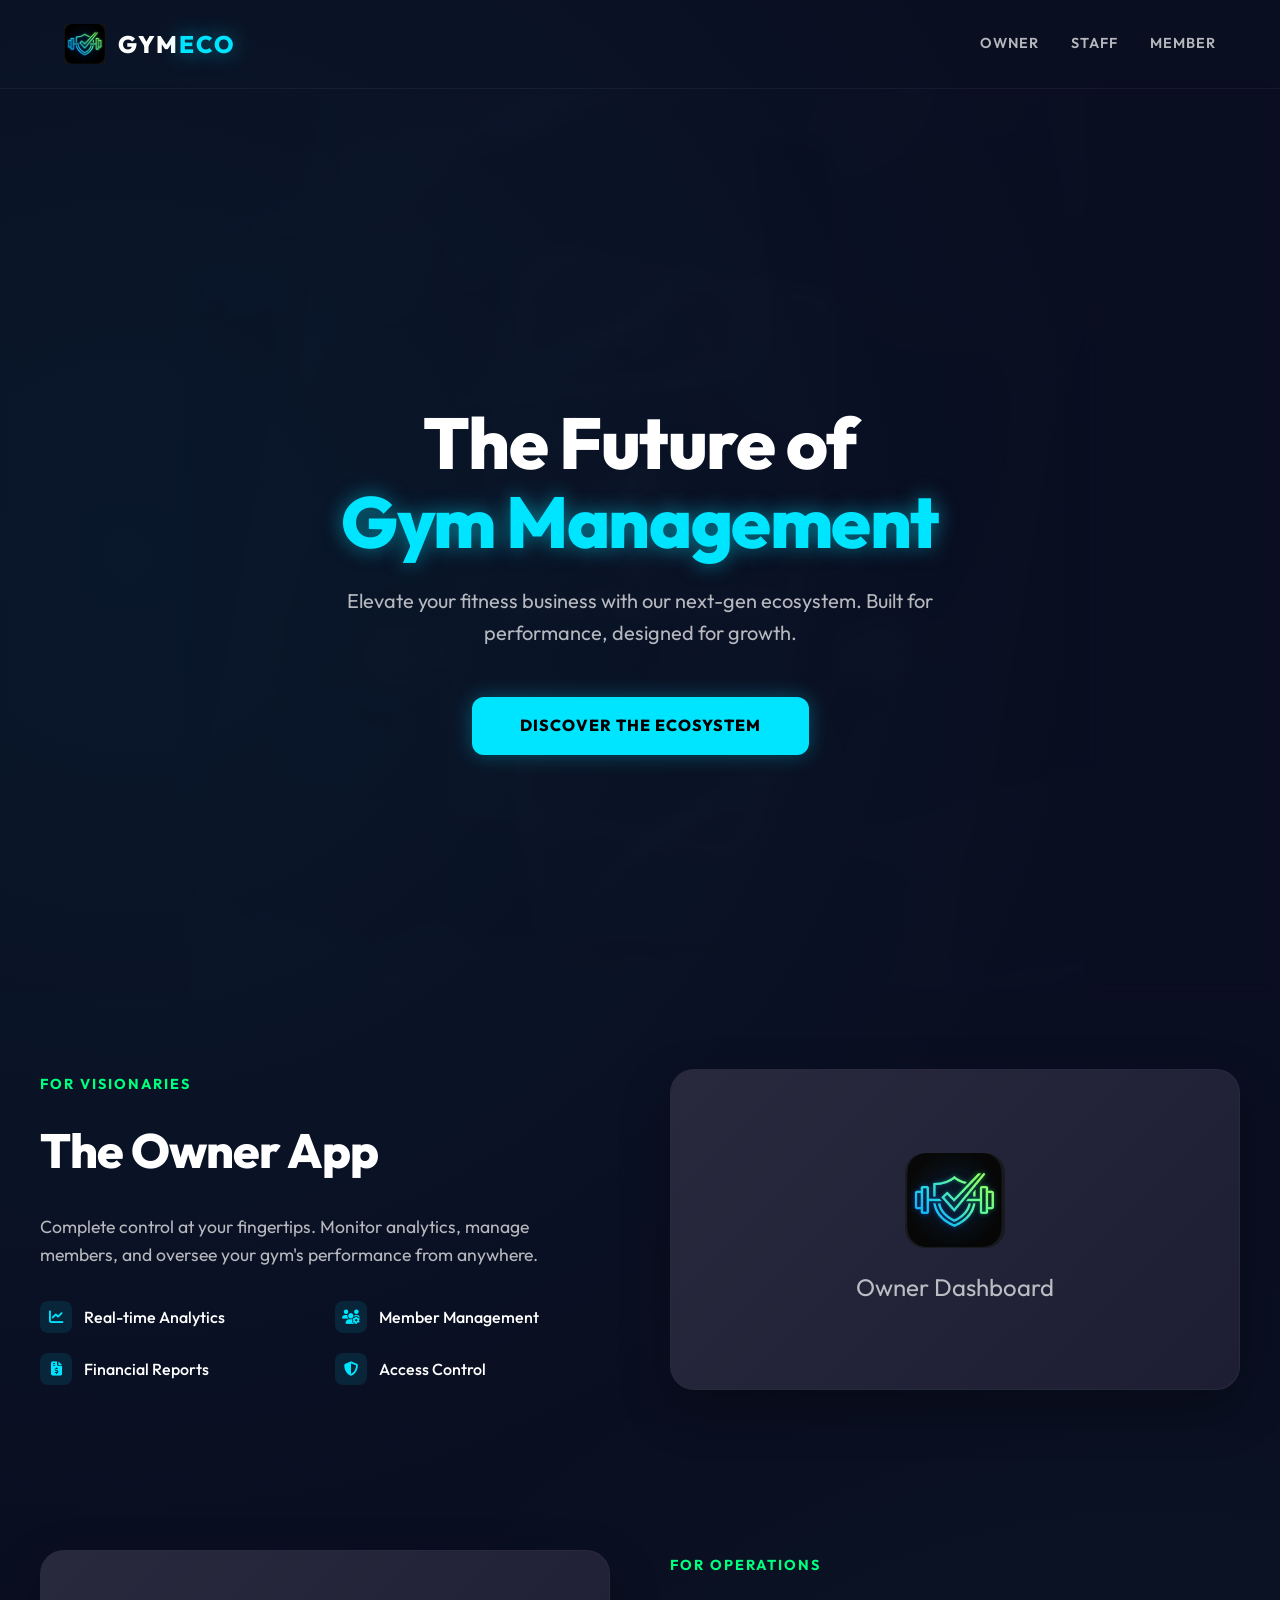
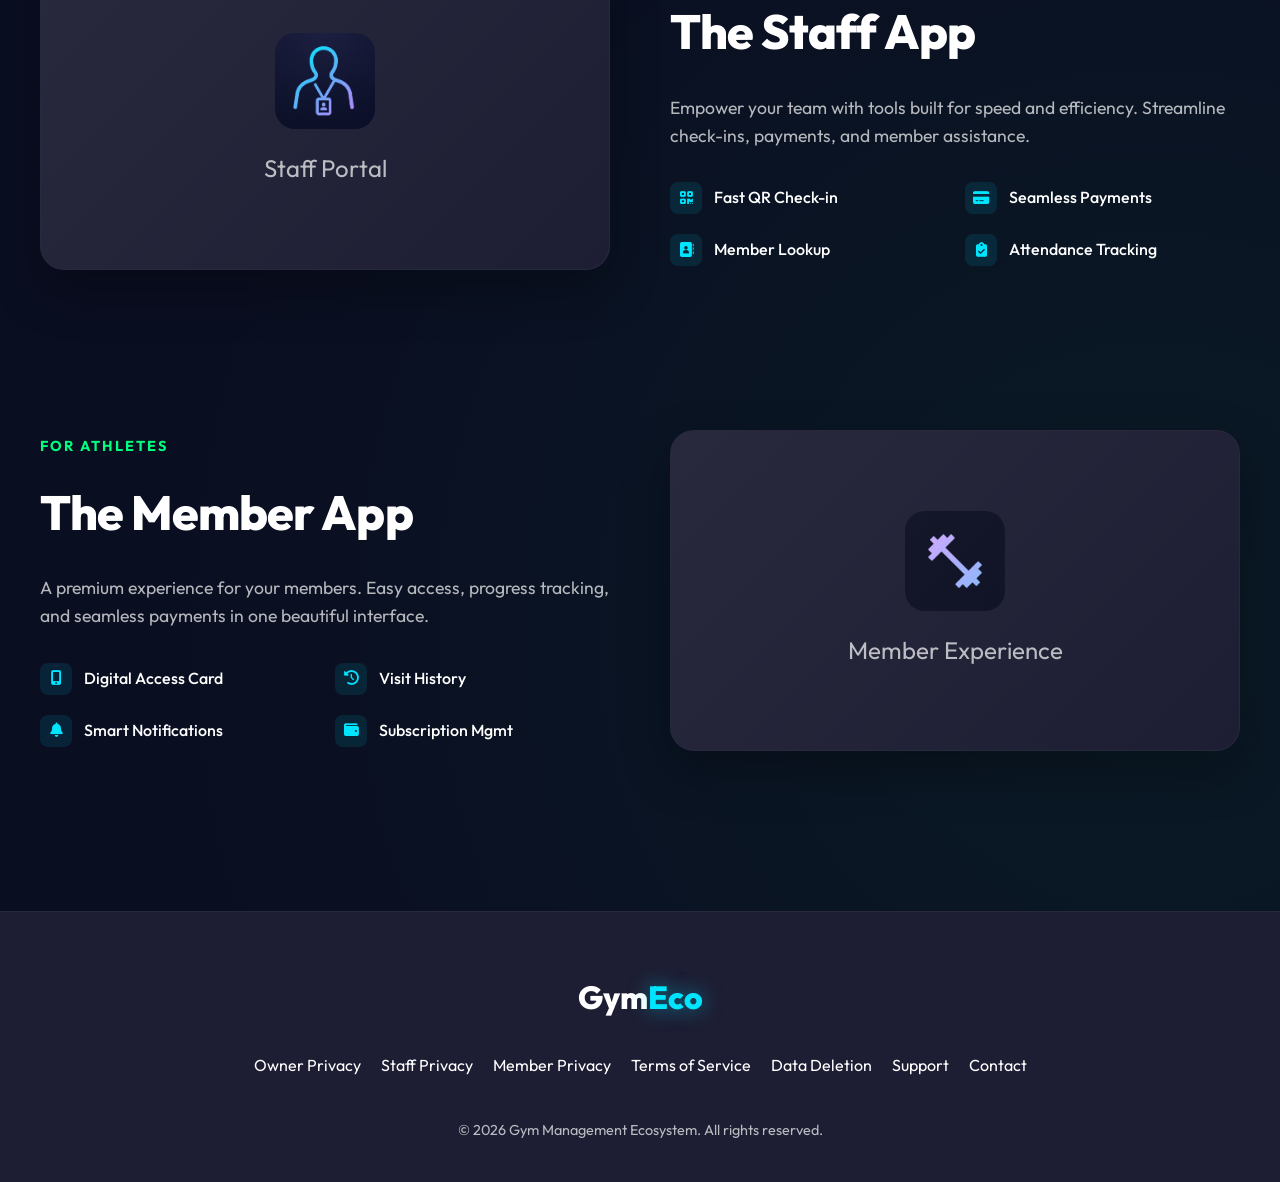
==== commit 0d7263a3: "Add data deletion request page and update footers" ====
--- a/index.html
+++ b/index.html
@@ -126,6 +126,7 @@
                 <a href="staff_privacy.html">Staff Privacy</a>
                 <a href="member_privacy.html">Member Privacy</a>
                 <a href="terms_of_service.html">Terms of Service</a>
+                <a href="data-deletion.html">Data Deletion</a>
                 <a href="mailto:bougherara.ramzidhia@univ_khenchela.com">Support</a>
                 <a href="https://wa.me/213541784737">Contact</a>
             </div>
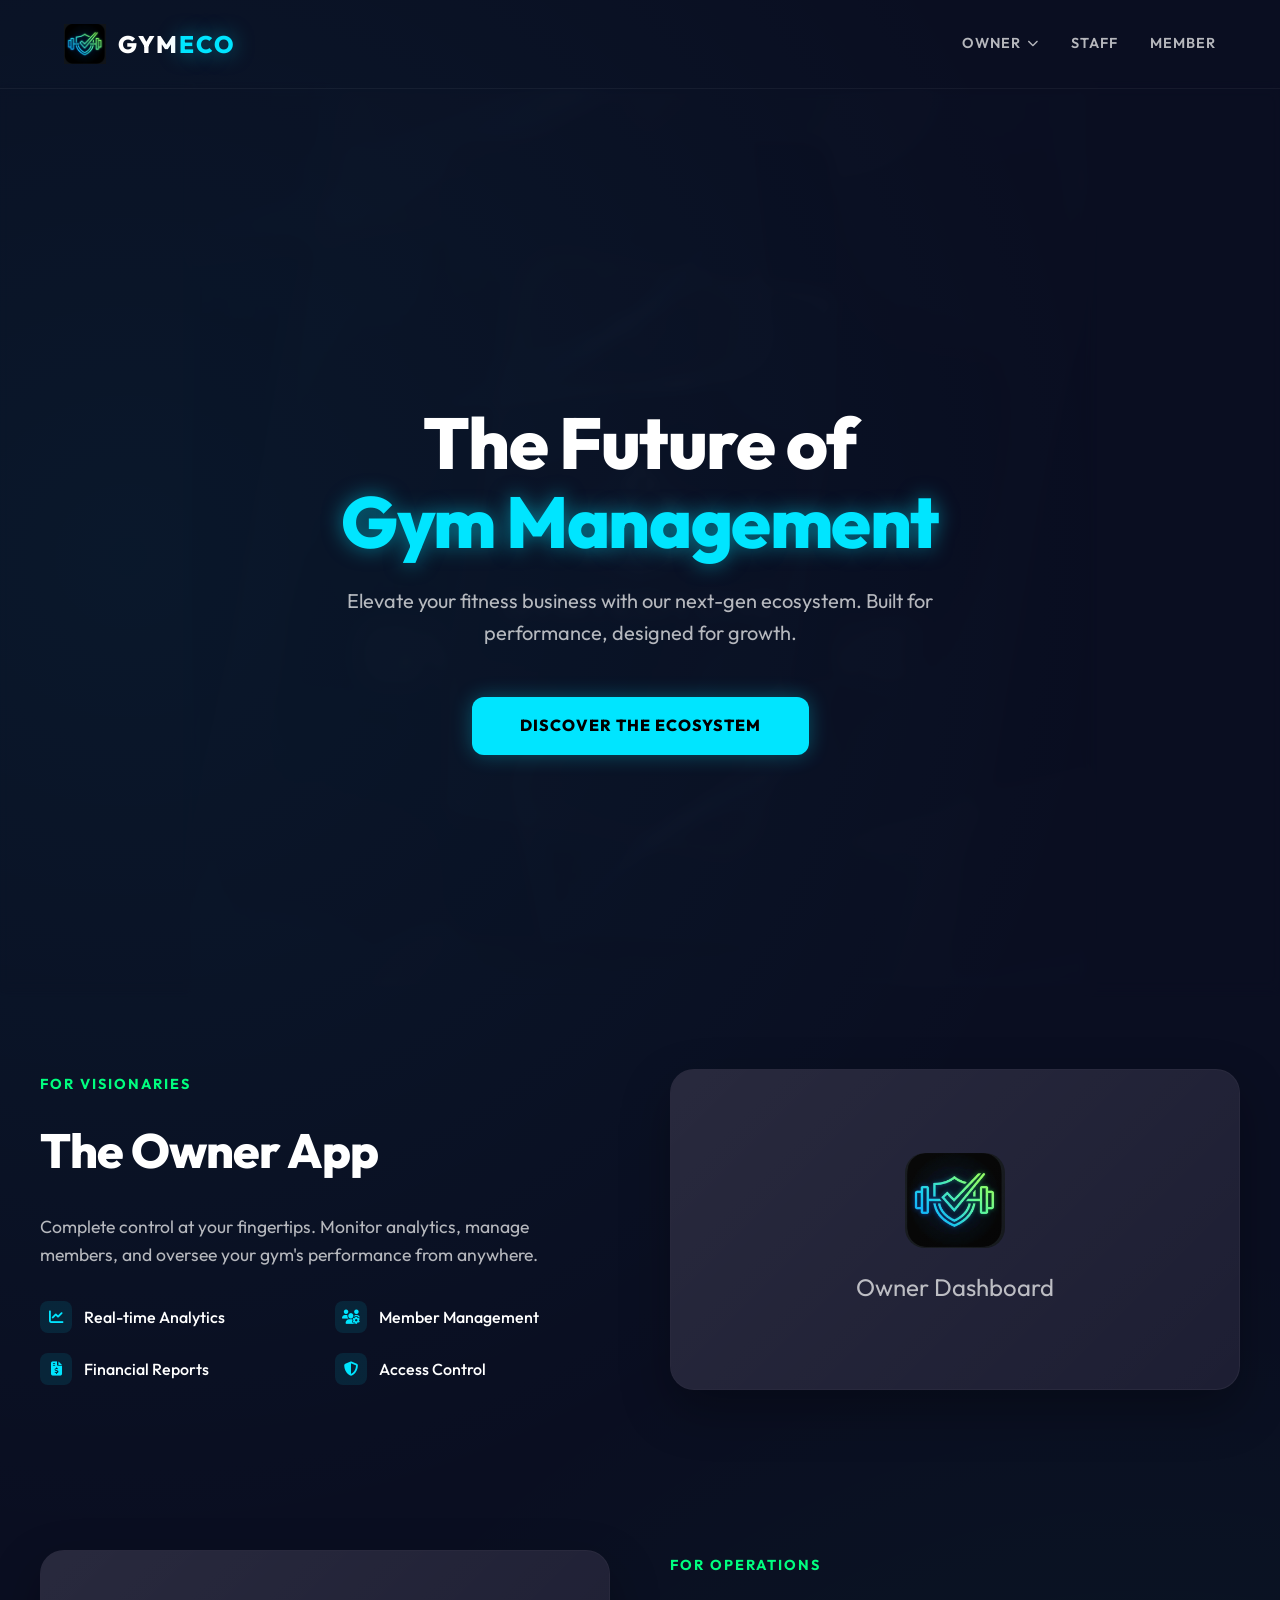
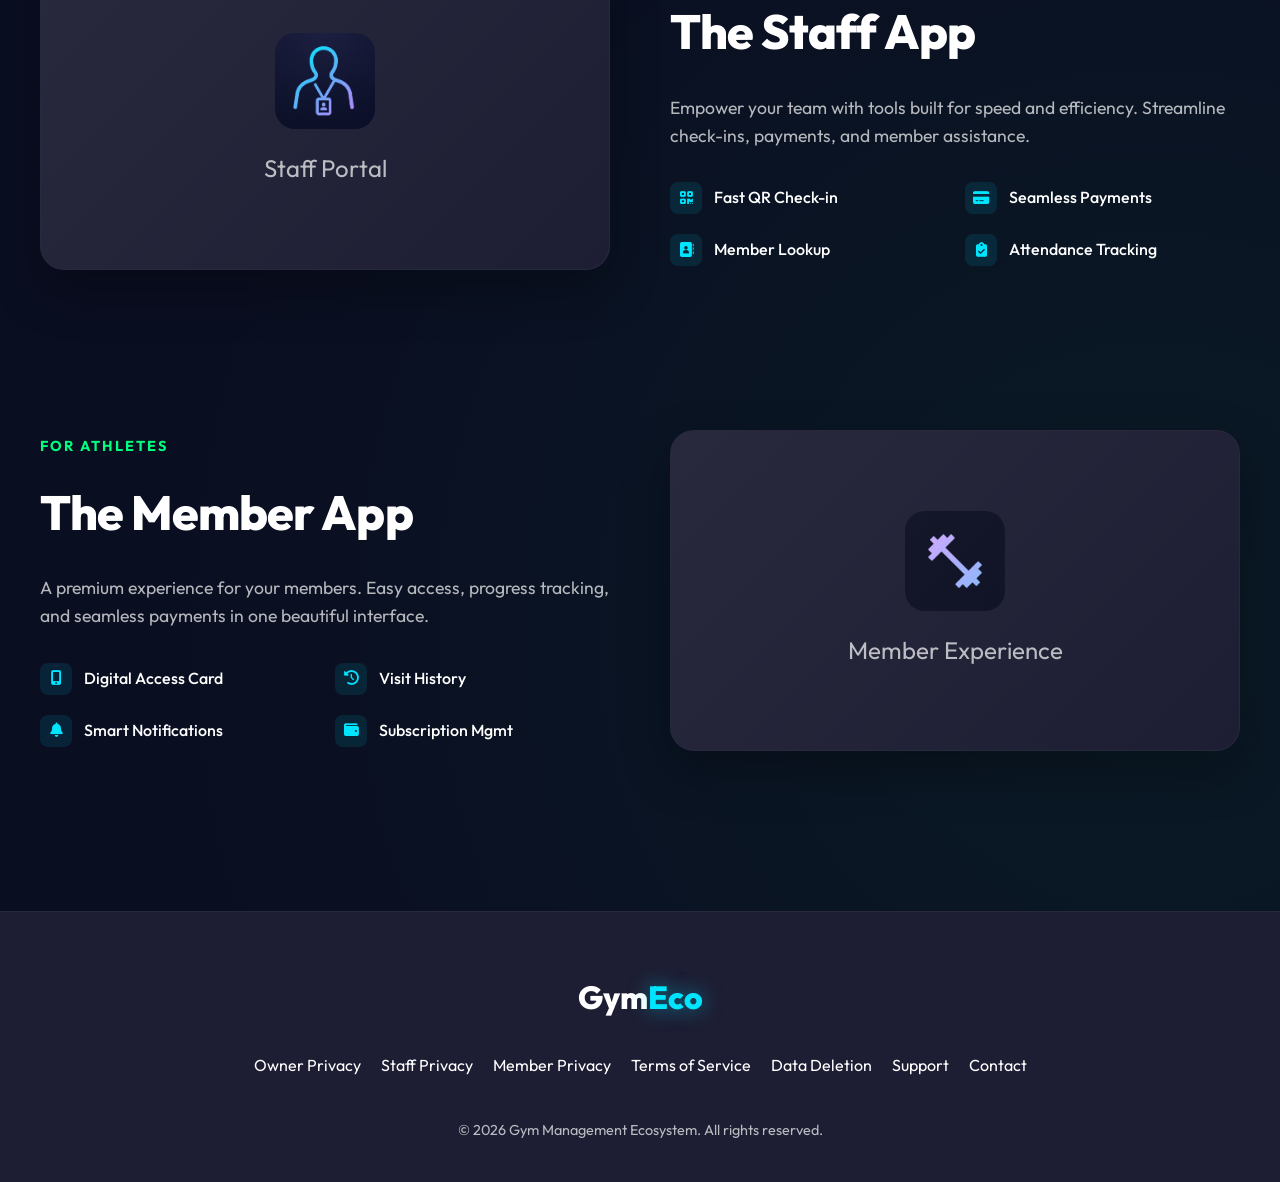
==== commit 834ca7dd: "Add hover dropdown for Owner menu with deletion links" ====
--- a/index.html
+++ b/index.html
@@ -29,7 +29,14 @@
                     <i class="fas fa-bars"></i>
                 </div>
                 <div class="nav-links">
-                    <a href="#owner">Owner</a>
+                    <div class="nav-item-dropdown">
+                        <a href="#owner" class="dropdown-trigger">Owner <i class="fas fa-chevron-down"
+                                style="font-size: 0.7rem;"></i></a>
+                        <div class="dropdown-content">
+                            <a href="data-deletion.html"><i class="fas fa-file-contract"></i> Data Deletion</a>
+                            <a href="delete_account.html"><i class="fas fa-user-minus"></i> Delete Account</a>
+                        </div>
+                    </div>
                     <a href="#staff">Staff</a>
                     <a href="#member">Member</a>
                 </div>
--- a/css/style.css
+++ b/css/style.css
@@ -101,19 +101,106 @@
 .nav-links {
     display: flex;
     gap: 32px;
-}
-
-.nav-links a {
+    align-items: center;
+}
+
+.nav-links > a, 
+.dropdown-trigger {
     color: var(--text-muted);
     font-size: 0.9rem;
     text-transform: uppercase;
     letter-spacing: 1px;
     font-weight: 600;
-}
-
-.nav-links a:hover {
+    cursor: pointer;
+    display: flex;
+    align-items: center;
+    gap: 6px;
+}
+
+.nav-links a:hover,
+.dropdown-trigger:hover {
     color: var(--primary-cyan);
     text-shadow: 0 0 10px rgba(0, 229, 255, 0.5);
+}
+
+/* Dropdown Styles */
+.nav-item-dropdown {
+    position: relative;
+    height: 100%;
+    display: flex;
+    align-items: center;
+}
+
+.dropdown-content {
+    display: none;
+    position: absolute;
+    top: 100%;
+    left: 50%;
+    transform: translateX(-50%);
+    background: var(--bg-surface);
+    min-width: 200px;
+    border: 1px solid rgba(255, 255, 255, 0.1);
+    border-radius: 12px;
+    box-shadow: 0 15px 35px rgba(0, 0, 0, 0.5);
+    padding: 12px 0;
+    margin-top: 15px;
+    z-index: 1000;
+    backdrop-filter: blur(10px);
+}
+
+.dropdown-content::before {
+    content: '';
+    position: absolute;
+    top: -8px;
+    left: 50%;
+    transform: translateX(-50%);
+    border-left: 8px solid transparent;
+    border-right: 8px solid transparent;
+    border-bottom: 8px solid var(--bg-surface);
+}
+
+/* Invisible bridge to prevent dropdown closing on gap */
+.dropdown-content::after {
+    content: '';
+    position: absolute;
+    top: -20px;
+    left: 0;
+    width: 100%;
+    height: 20px;
+}
+
+.dropdown-content a {
+    display: block;
+    padding: 12px 20px;
+    color: var(--text-muted) !important;
+    text-transform: none;
+    font-size: 0.9rem;
+    letter-spacing: 0;
+    font-weight: 500;
+    transition: all 0.3s ease;
+    text-align: left;
+}
+
+.dropdown-content a:hover {
+    background: rgba(0, 229, 255, 0.1);
+    color: var(--primary-cyan) !important;
+    padding-left: 25px;
+}
+
+.nav-item-dropdown:hover .dropdown-content {
+    display: block;
+    animation: navFadeUp 0.3s ease-out;
+}
+
+@keyframes navFadeUp {
+    from {
+        opacity: 0;
+        transform: translate(-50%, 10px);
+    }
+    to {
+        opacity: 1;
+        transform: translate(-50%, 0);
+    }
 }
 
 /* Mobile Menu Button */
